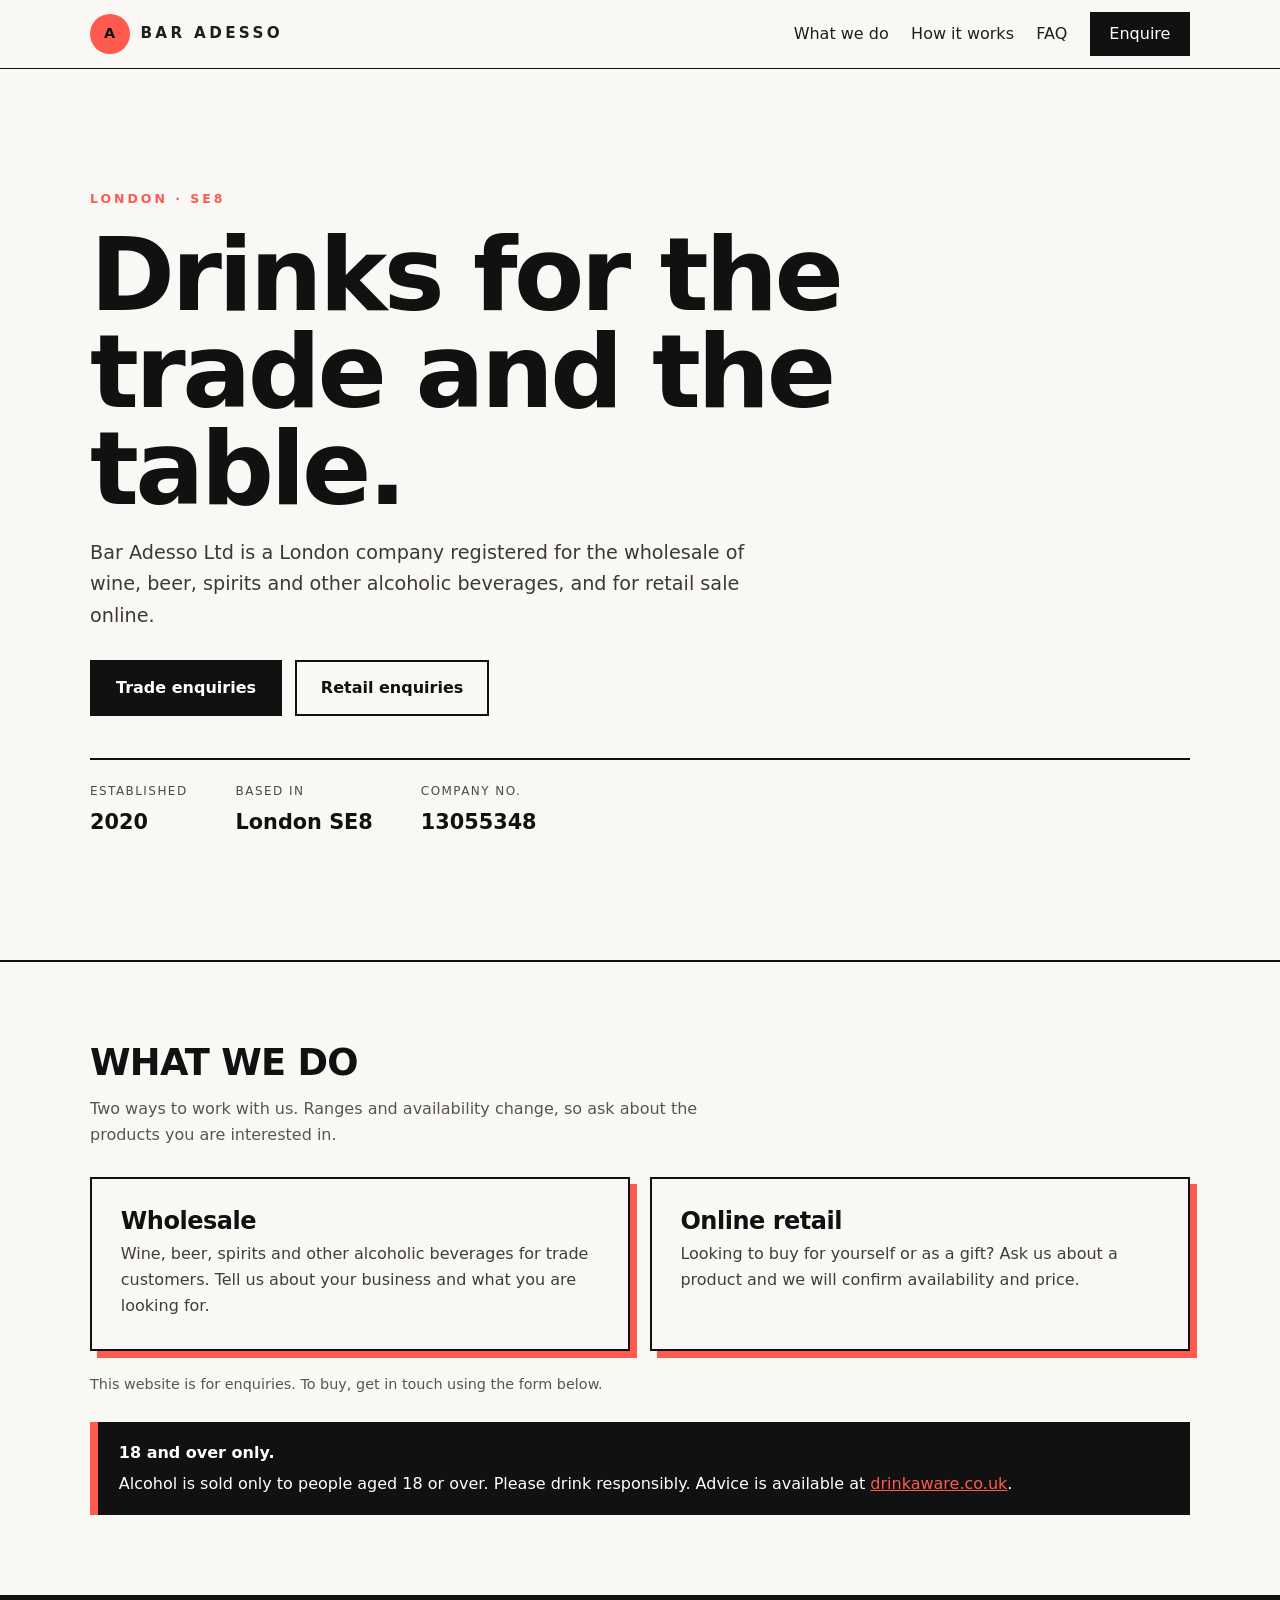
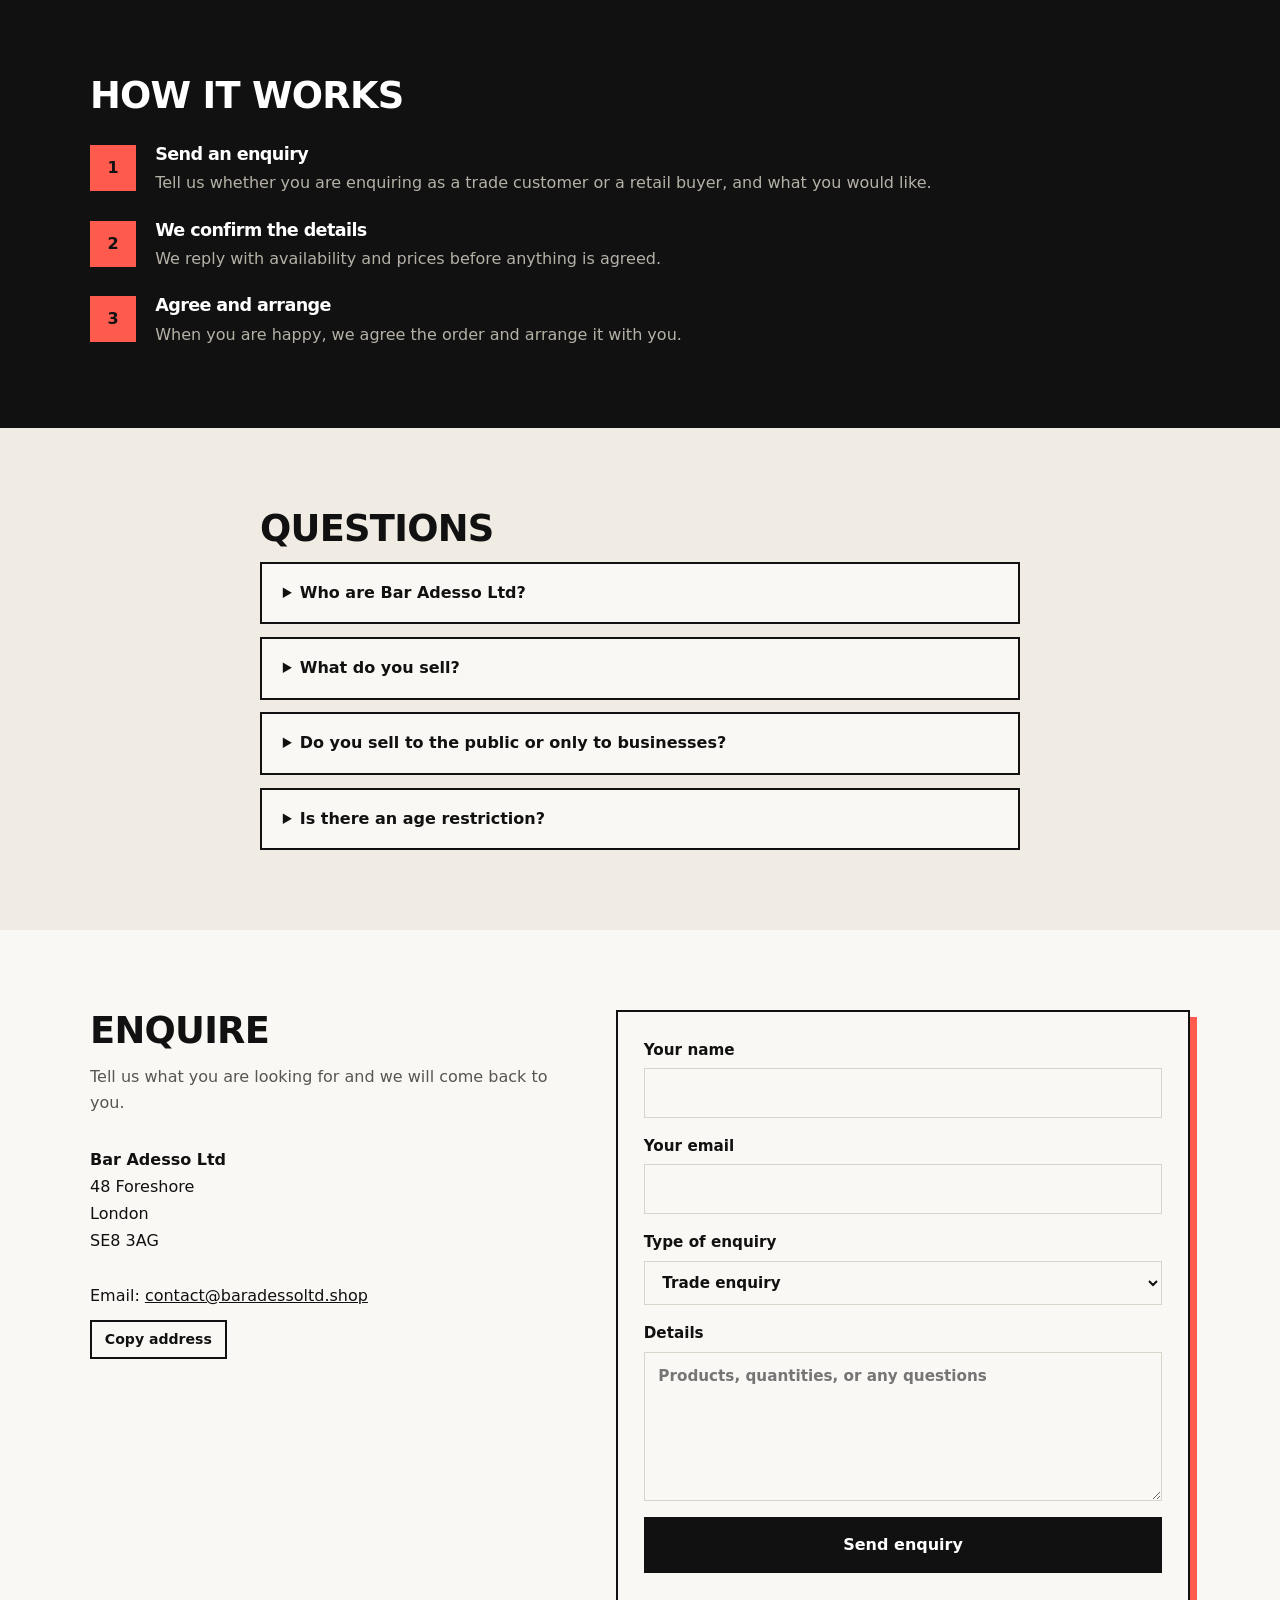
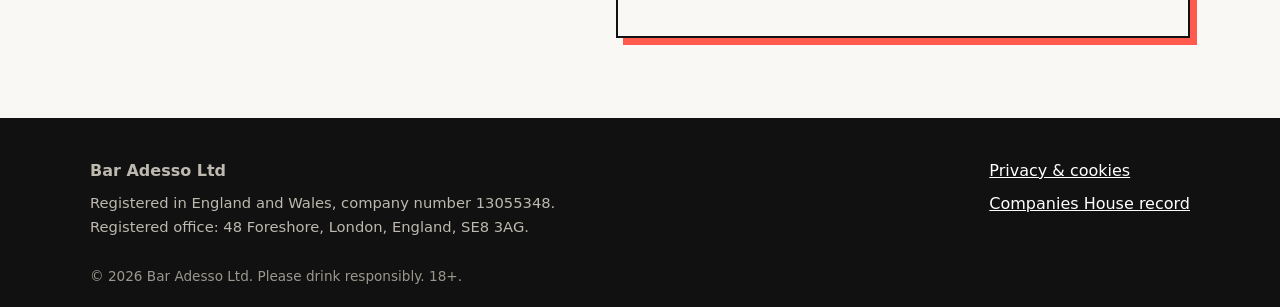
==== index.html @ 18a2ad9d "Add website Co-Authored-By: Claude Sonnet 5.5 <noreply@anthropic.com>" ====
<!doctype html>
<html lang="en-GB">
<head>
  <meta charset="utf-8">
  <meta name="viewport" content="width=device-width, initial-scale=1">
  <title>Bar Adesso Ltd | Wine, Beer &amp; Spirits, London</title>
  <meta name="description" content="Bar Adesso Ltd is a London company registered for the wholesale of wine, beer, spirits and other alcoholic beverages, and for retail sale online. Trade and retail enquiries welcome.">
  <link rel="canonical" href="https://baradessoltd.shop/">
  <meta property="og:title" content="Bar Adesso Ltd">
  <meta property="og:description" content="Wine, beer and spirits, wholesale and retail, from London.">
  <meta property="og:type" content="website">
  <meta property="og:url" content="https://baradessoltd.shop/">
  <meta name="theme-color" content="#111111">
  <link rel="icon" href="data:image/svg+xml,%3Csvg xmlns='http://www.w3.org/2000/svg' viewBox='0 0 64 64'%3E%3Ccircle cx='32' cy='32' r='32' fill='%23ff5a4e'/%3E%3Ctext x='32' y='43' font-family='Arial' font-weight='900' font-size='32' text-anchor='middle' fill='%23111'%3EA%3C/text%3E%3C/svg%3E">
  <link rel="stylesheet" href="css/styles.css">
</head>
<body>
  <a class="skip" href="#main">Skip to content</a>

  <header class="site-header">
    <div class="wrap bar">
      <a class="brand" href="#top" aria-label="Bar Adesso Ltd, home"><span class="brand-mark">A</span><span class="brand-text">BAR ADESSO</span></a>
      <button class="menu-btn" aria-expanded="false" aria-controls="nav" aria-label="Menu"><span></span><span></span><span></span></button>
      <nav id="nav" class="nav" aria-label="Main">
        <a href="#what">What we do</a>
        <a href="#how">How it works</a>
        <a href="#faq">FAQ</a>
        <a href="#contact" class="btn btn-small">Enquire</a>
      </nav>
    </div>
  </header>

  <main id="main">
    <section class="hero" id="top">
      <div class="wrap">
        <p class="eyebrow">London &middot; SE8</p>
        <h1>Drinks for the trade and the table.</h1>
        <p class="lead">Bar Adesso Ltd is a London company registered for the wholesale of wine, beer, spirits and other alcoholic beverages, and for retail sale online.</p>
        <div class="cta-row">
          <a class="btn" href="#contact">Trade enquiries</a>
          <a class="btn btn-ghost" href="#contact">Retail enquiries</a>
        </div>
        <dl class="facts">
          <div><dt>Established</dt><dd>2020</dd></div>
          <div><dt>Based in</dt><dd>London SE8</dd></div>
          <div><dt>Company no.</dt><dd>13055348</dd></div>
        </dl>
      </div>
    </section>

    <section class="section" id="what">
      <div class="wrap">
        <h2>What we do</h2>
        <p class="section-intro">Two ways to work with us. Ranges and availability change, so ask about the products you are interested in.</p>
        <div class="cards">
          <article class="card"><h3>Wholesale</h3><p>Wine, beer, spirits and other alcoholic beverages for trade customers. Tell us about your business and what you are looking for.</p></article>
          <article class="card"><h3>Online retail</h3><p>Looking to buy for yourself or as a gift? Ask us about a product and we will confirm availability and price.</p></article>
        </div>
        <p class="note">This website is for enquiries. To buy, get in touch using the form below.</p>
        <div class="callout" role="note" style="margin-top:1.6rem">
          <strong>18 and over only.</strong>
          <p>Alcohol is sold only to people aged 18 or over. Please drink responsibly. Advice is available at <a href="https://www.drinkaware.co.uk" rel="noopener" target="_blank">drinkaware.co.uk</a>.</p>
        </div>
      </div>
    </section>

    <section class="section dark" id="how">
      <div class="wrap">
        <h2>How it works</h2>
        <ol class="steps">
          <li><span class="num">1</span><div><h3>Send an enquiry</h3><p>Tell us whether you are enquiring as a trade customer or a retail buyer, and what you would like.</p></div></li>
          <li><span class="num">2</span><div><h3>We confirm the details</h3><p>We reply with availability and prices before anything is agreed.</p></div></li>
          <li><span class="num">3</span><div><h3>Agree and arrange</h3><p>When you are happy, we agree the order and arrange it with you.</p></div></li>
        </ol>
      </div>
    </section>

    <section class="section alt" id="faq">
      <div class="wrap narrow">
        <h2>Questions</h2>
        <details><summary>Who are Bar Adesso Ltd?</summary><p>A private limited company registered in England and Wales (company number 13055348), incorporated on 1 December 2020, with its registered office in London SE8.</p></details>
        <details><summary>What do you sell?</summary><p>Our registered activities are the wholesale of wine, beer, spirits and other alcoholic beverages, and retail sale via the internet. Ask us about the products you have in mind.</p></details>
        <details><summary>Do you sell to the public or only to businesses?</summary><p>Tell us in your enquiry whether you are a trade customer or a retail buyer, and we will let you know how we can help.</p></details>
        <details><summary>Is there an age restriction?</summary><p>Yes. Alcohol is sold only to people aged 18 or over.</p></details>
      </div>
    </section>

    <section class="section" id="contact">
      <div class="wrap contact-grid">
        <div>
          <h2>Enquire</h2>
          <p class="section-intro">Tell us what you are looking for and we will come back to you.</p>
          <address>
            <strong>Bar Adesso Ltd</strong><br>
            48 Foreshore<br>London<br>SE8 3AG<br><br>
            Email: <a href="mailto:contact@baradessoltd.shop">contact@baradessoltd.shop</a>
            <button type="button" class="copy-btn" id="copy-email">Copy address</button>
          </address>
        </div>
        <form id="enquiry" class="form" novalidate>
          <label>Your name<input name="name" type="text" autocomplete="name" required></label>
          <label>Your email<input name="email" type="email" autocomplete="email" required></label>
          <label>Type of enquiry
            <select name="topic">
              <option>Trade enquiry</option>
              <option>Retail enquiry</option>
              <option>Something else</option>
            </select>
          </label>
          <label>Details<textarea name="message" rows="5" required placeholder="Products, quantities, or any questions"></textarea></label>
          <button class="btn" type="submit">Send enquiry</button>
          <p class="form-status" role="status" aria-live="polite"></p>
        </form>
      </div>
    </section>
  </main>

  <footer class="site-footer">
    <div class="wrap foot-grid">
      <div>
        <strong>Bar Adesso Ltd</strong>
        <p>Registered in England and Wales, company number 13055348.<br>Registered office: 48 Foreshore, London, England, SE8 3AG.</p>
      </div>
      <div class="foot-links">
        <a href="privacy.html">Privacy &amp; cookies</a>
        <a href="https://find-and-update.company-information.service.gov.uk/company/13055348" rel="noopener" target="_blank">Companies House record</a>
      </div>
    </div>
    <div class="wrap copy">&copy; <span id="year">2026</span> Bar Adesso Ltd. Please drink responsibly. 18+.</div>
  </footer>

  <script src="js/main.js"></script>
</body>
</html>
---- css/styles.css ----
/* ---- shared structure (themed per site below) ---- */
:root{
  --bg:#fff; --bg-alt:#f3f4f6; --ink:#1b1f23; --muted:#5b636b; --line:#e2e4e8; --card:#fff;
  --primary:#0b6bcb; --primary-d:#0853a3; --on-primary:#fff; --accent:#ffb000;
  --header-bg:rgba(255,255,255,.96); --header-ink:#1b1f23; --header-line:#e2e4e8;
  --hero-bg:#0b2540; --hero-ink:#fff; --hero-muted:#c9d6e6;
  --dark-bg:#0b2540; --dark-ink:#dbe5f0; --dark-muted:#b6c6da;
  --footer-bg:#0b2540; --footer-ink:#c9d6e6;
  --radius:8px;
  --font-body:system-ui,-apple-system,"Segoe UI",Roboto,Arial,sans-serif; --font-head:var(--font-body);
  --head-weight:800; --head-transform:none; --head-style:normal; --head-track:-.01em;
}
*{box-sizing:border-box}
html{scroll-behavior:smooth;scroll-padding-top:76px}
body{margin:0;font-family:var(--font-body);color:var(--ink);background:var(--bg);line-height:1.65;-webkit-font-smoothing:antialiased}
a{color:var(--primary)}
h1,h2,h3{font-family:var(--font-head);margin:0;line-height:1.12;letter-spacing:var(--head-track)}
h1,h2{font-weight:var(--head-weight);text-transform:var(--head-transform);font-style:var(--head-style)}
h3{font-size:1.1rem;margin-bottom:.35rem}
.wrap{width:min(1100px,100% - 32px);margin-inline:auto}
.narrow{width:min(760px,100% - 32px)}
.skip{position:absolute;left:-999px;top:0;background:var(--primary);color:var(--on-primary);padding:.6rem 1rem;z-index:100}
.skip:focus{left:8px;top:8px}

.site-header{position:sticky;top:0;z-index:50;background:var(--header-bg);backdrop-filter:blur(8px);border-bottom:1px solid var(--header-line);color:var(--header-ink)}
.bar{display:flex;align-items:center;justify-content:space-between;min-height:68px;gap:1rem}
.brand{display:flex;align-items:center;gap:.65rem;text-decoration:none;color:var(--header-ink);font-weight:800}
.brand-mark{display:grid;place-items:center;min-width:40px;height:40px;padding:0 .55rem;background:var(--primary);color:var(--on-primary);border-radius:var(--radius);font-size:.9rem;letter-spacing:.05em}
.brand-text small{font-weight:500;opacity:.7}
.nav{display:flex;align-items:center;gap:1.4rem}
.nav a{text-decoration:none;color:var(--header-ink);font-weight:500}
.nav a:hover{color:var(--primary)}
.menu-btn{display:none;background:none;border:0;padding:.5rem;cursor:pointer}
.menu-btn span{display:block;width:24px;height:2px;background:var(--header-ink);margin:5px 0}

.btn{display:inline-block;background:var(--primary);color:var(--on-primary) !important;padding:.8rem 1.5rem;border-radius:var(--radius);font:inherit;font-weight:700;text-decoration:none;border:2px solid var(--primary);cursor:pointer;transition:background .15s,transform .15s}
.btn:hover{background:var(--primary-d);border-color:var(--primary-d);transform:translateY(-1px)}
.btn-small{padding:.45rem 1.1rem}
.btn-ghost{background:transparent;color:var(--hero-ink) !important;border-color:var(--hero-ink)}
.btn-ghost:hover{background:var(--hero-ink);border-color:var(--hero-ink);color:var(--hero-bg) !important}

.hero{background:var(--hero-bg);color:var(--hero-ink);padding:clamp(3.2rem,8vw,6rem) 0;position:relative;overflow:hidden}
.hero .wrap{position:relative;z-index:1}
.hero-grid{display:grid;grid-template-columns:1.4fr 1fr;gap:3rem;align-items:center}
.hero-solo{grid-template-columns:1fr}
.eyebrow{text-transform:uppercase;letter-spacing:.16em;font-size:.78rem;font-weight:700;color:var(--accent);margin:0 0 1rem}
h1{font-size:clamp(2.2rem,5.6vw,4rem)}
.lead{font-size:1.15rem;color:var(--hero-muted);max-width:58ch;margin:1.2rem 0 0}
.cta-row{display:flex;flex-wrap:wrap;gap:.8rem;margin-top:1.8rem}
.facts{display:flex;flex-wrap:wrap;gap:1.2rem 3rem;margin:2.6rem 0 0;padding-top:1.4rem;border-top:1px solid rgba(128,128,128,.35)}
.facts dt{font-size:.75rem;letter-spacing:.12em;text-transform:uppercase;opacity:.75}
.facts dd{margin:.2rem 0 0;font-size:1.3rem;font-weight:700}
.badges{list-style:none;margin:0;padding:1.3rem;display:grid;gap:1rem;background:rgba(255,255,255,.08);border:1px solid rgba(255,255,255,.18);border-radius:var(--radius)}
.badges li{display:flex;flex-direction:column;border-left:4px solid var(--accent);padding-left:.9rem}
.badges strong{font-size:1.3rem}
.badges span{font-size:.88rem;opacity:.8}

.section{padding:clamp(3rem,7vw,5rem) 0}
.section.alt{background:var(--bg-alt)}
.section.dark{background:var(--dark-bg);color:var(--dark-ink)}
.section.dark h2,.section.dark h3{color:#fff}
h2{font-size:clamp(1.65rem,3.5vw,2.3rem);margin-bottom:.6rem}
.section-intro{color:var(--muted);max-width:62ch;margin:.8rem 0 1.8rem}
.dark .section-intro{color:var(--dark-muted)}
.cards{display:grid;grid-template-columns:repeat(auto-fit,minmax(min(260px,100%),1fr));gap:1.2rem}
.card{background:var(--card);border:1px solid var(--line);border-radius:var(--radius);padding:1.5rem}
.card p{margin:0;color:var(--muted)}
.note{color:var(--muted);font-size:.9rem;margin-top:1.4rem}
.callout{background:var(--bg-alt);border-left:5px solid var(--accent);padding:1.1rem 1.3rem;border-radius:var(--radius)}
.callout p{margin:.3rem 0 0}
.split{display:grid;grid-template-columns:1fr 1.3fr;gap:3rem;align-items:start}

.steps{list-style:none;margin:1.8rem 0 0;padding:0;display:grid;gap:1.5rem}
.steps li{display:flex;gap:1.2rem;align-items:flex-start}
.steps p{margin:0;color:var(--muted)}
.dark .steps p{color:var(--dark-muted)}
.num{flex:none;display:grid;place-items:center;width:46px;height:46px;border-radius:var(--radius);background:var(--primary);color:var(--on-primary);font-weight:800}
.trio{display:grid;grid-template-columns:repeat(auto-fit,minmax(min(240px,100%),1fr));gap:2rem;margin-top:1.6rem}
.trio p{margin:0;color:var(--muted)}

details{background:var(--card);border:1px solid var(--line);border-radius:var(--radius);padding:1rem 1.3rem;margin-top:.8rem}
summary{cursor:pointer;font-weight:700}
details p{margin:.7rem 0 0;color:var(--muted)}

.contact-grid{display:grid;grid-template-columns:1fr 1.2fr;gap:3rem}
address{font-style:normal;line-height:1.7;overflow-wrap:anywhere}
.copy-btn{display:block;margin-top:.7rem;background:none;border:2px solid var(--ink);color:var(--ink);border-radius:var(--radius);padding:.35rem .8rem;font:inherit;font-size:.88rem;font-weight:600;cursor:pointer}
.copy-btn:hover{background:var(--ink);color:var(--bg)}
.form{display:grid;gap:1rem;background:var(--card);padding:1.6rem;border:1px solid var(--line);border-radius:var(--radius);box-shadow:0 8px 28px rgba(0,0,0,.07)}
.form label{display:grid;gap:.35rem;font-weight:600;font-size:.95rem}
.form input,.form textarea,.form select{font:inherit;padding:.7rem .85rem;border:1.5px solid var(--line);border-radius:calc(var(--radius) - 2px);background:var(--bg);color:var(--ink)}
.form input:focus,.form textarea:focus,.form select:focus{outline:2px solid var(--primary);border-color:var(--primary)}
.form .invalid{border-color:#b3261e}
.form-status{margin:0;min-height:1.4em;font-size:.95rem}

.site-footer{background:var(--footer-bg);color:var(--footer-ink);padding:2.5rem 0 1.2rem}
.site-footer a{color:#fff}
.foot-grid{display:flex;justify-content:space-between;gap:2rem;flex-wrap:wrap}
.foot-grid p{margin:.4rem 0 0;font-size:.92rem;max-width:50ch}
.foot-links{display:flex;flex-direction:column;gap:.4rem}
.copy{margin-top:1.6rem;font-size:.85rem;opacity:.8}

.legal{padding:3rem 0 4rem}
.legal h1{font-size:2rem;text-transform:none;font-style:normal}
.legal h2{font-size:1.2rem;margin-top:2rem;text-transform:none;font-style:normal}
.legal h2::after{display:none}

@media (prefers-reduced-motion:reduce){*{scroll-behavior:auto !important;transition:none !important}}
@media (max-width:820px){
  .hero-grid,.contact-grid,.split{grid-template-columns:1fr;gap:1.6rem}
  .menu-btn{display:block}
  .nav{position:absolute;top:68px;left:0;right:0;flex-direction:column;align-items:stretch;gap:0;background:var(--bg);border-bottom:1px solid var(--line);display:none;padding:.5rem 16px 1rem}
  .nav.open{display:flex}
  .nav a{padding:.8rem 0;border-bottom:1px solid var(--line)}
  .nav .btn{text-align:center;margin-top:.8rem}
}

/* ---- site theme ---- */
/* Bar Adesso: minimal, monochrome with coral */
:root{
  --bg:#faf8f4; --bg-alt:#f0ece4; --ink:#111; --muted:#57564f; --line:#d9d4c9; --card:#faf8f4;
  --primary:#111; --primary-d:#000; --on-primary:#fff; --accent:#ff5a4e;
  --header-bg:rgba(250,248,244,.97); --header-line:#111;
  --hero-bg:#faf8f4; --hero-ink:#111; --hero-muted:#4a4945;
  --dark-bg:#111; --dark-ink:#e8e5de; --dark-muted:#b5b1a7;
  --footer-bg:#111; --footer-ink:#bdb9af;
  --radius:0; --head-weight:900; --head-track:-.035em;
}
.brand-text{letter-spacing:.22em;font-size:.95rem}
.brand-mark{background:var(--accent);color:#111;border-radius:50%;width:40px;padding:0}
.hero{border-bottom:2px solid #111;padding:clamp(3.5rem,10vw,7.5rem) 0}
h1{font-size:clamp(2.8rem,9vw,6.4rem);line-height:.95;max-width:11ch}
.eyebrow{color:var(--accent);letter-spacing:.24em}
.lead{color:#3a3935;font-size:1.2rem}
.btn:hover{background:var(--accent);border-color:var(--accent);color:#111 !important}
.facts{border-top:2px solid #111}
.facts dd{font-weight:900}
.card{border:2px solid #111;box-shadow:7px 7px 0 var(--accent);padding:1.8rem}
.card h3{font-size:1.5rem;font-weight:900;letter-spacing:-.02em}
.card p{color:#3f3e39}
.callout{background:#111;color:#fff;border-left:8px solid var(--accent)}
.callout a{color:var(--accent)}
.callout h3{color:#fff}
.section.dark .num{background:var(--accent);color:#111}
h2{text-transform:uppercase;letter-spacing:-.02em}
.form{border:2px solid #111;box-shadow:7px 7px 0 var(--accent)}
details{border:2px solid #111}
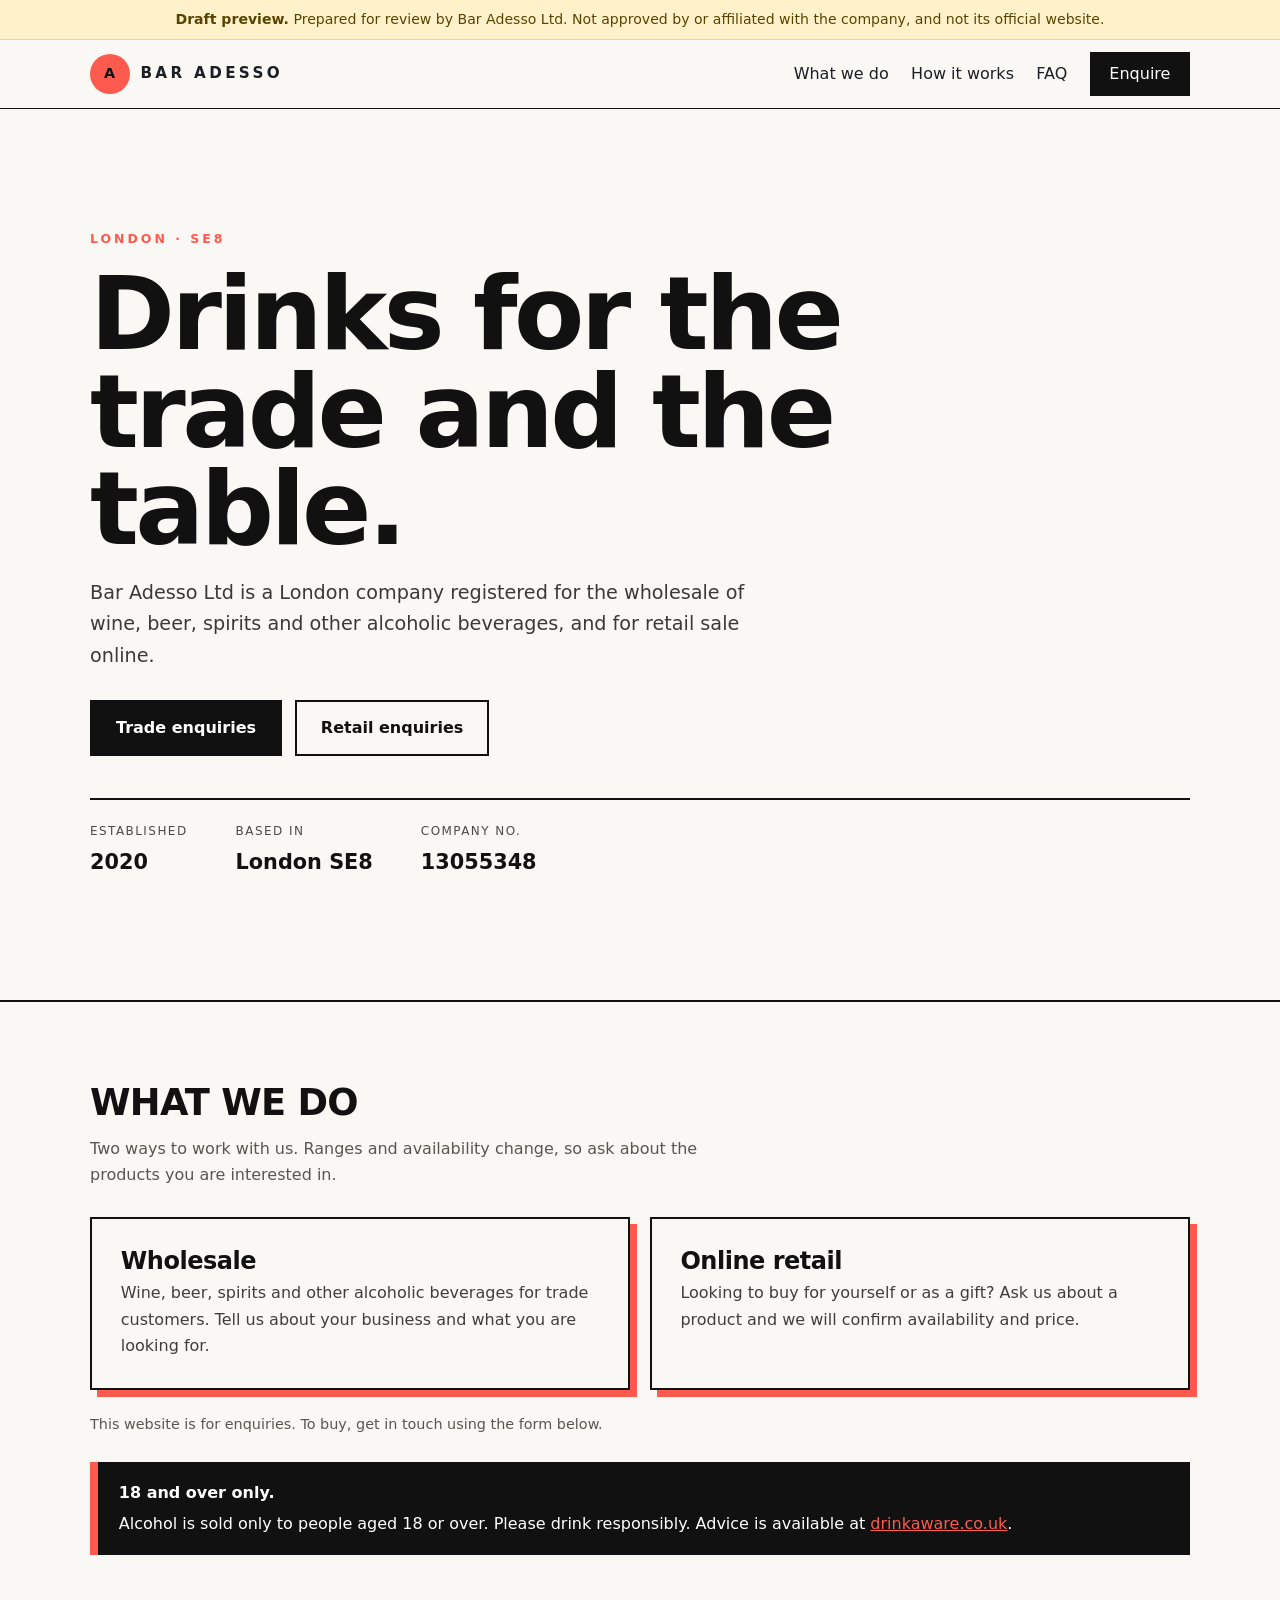
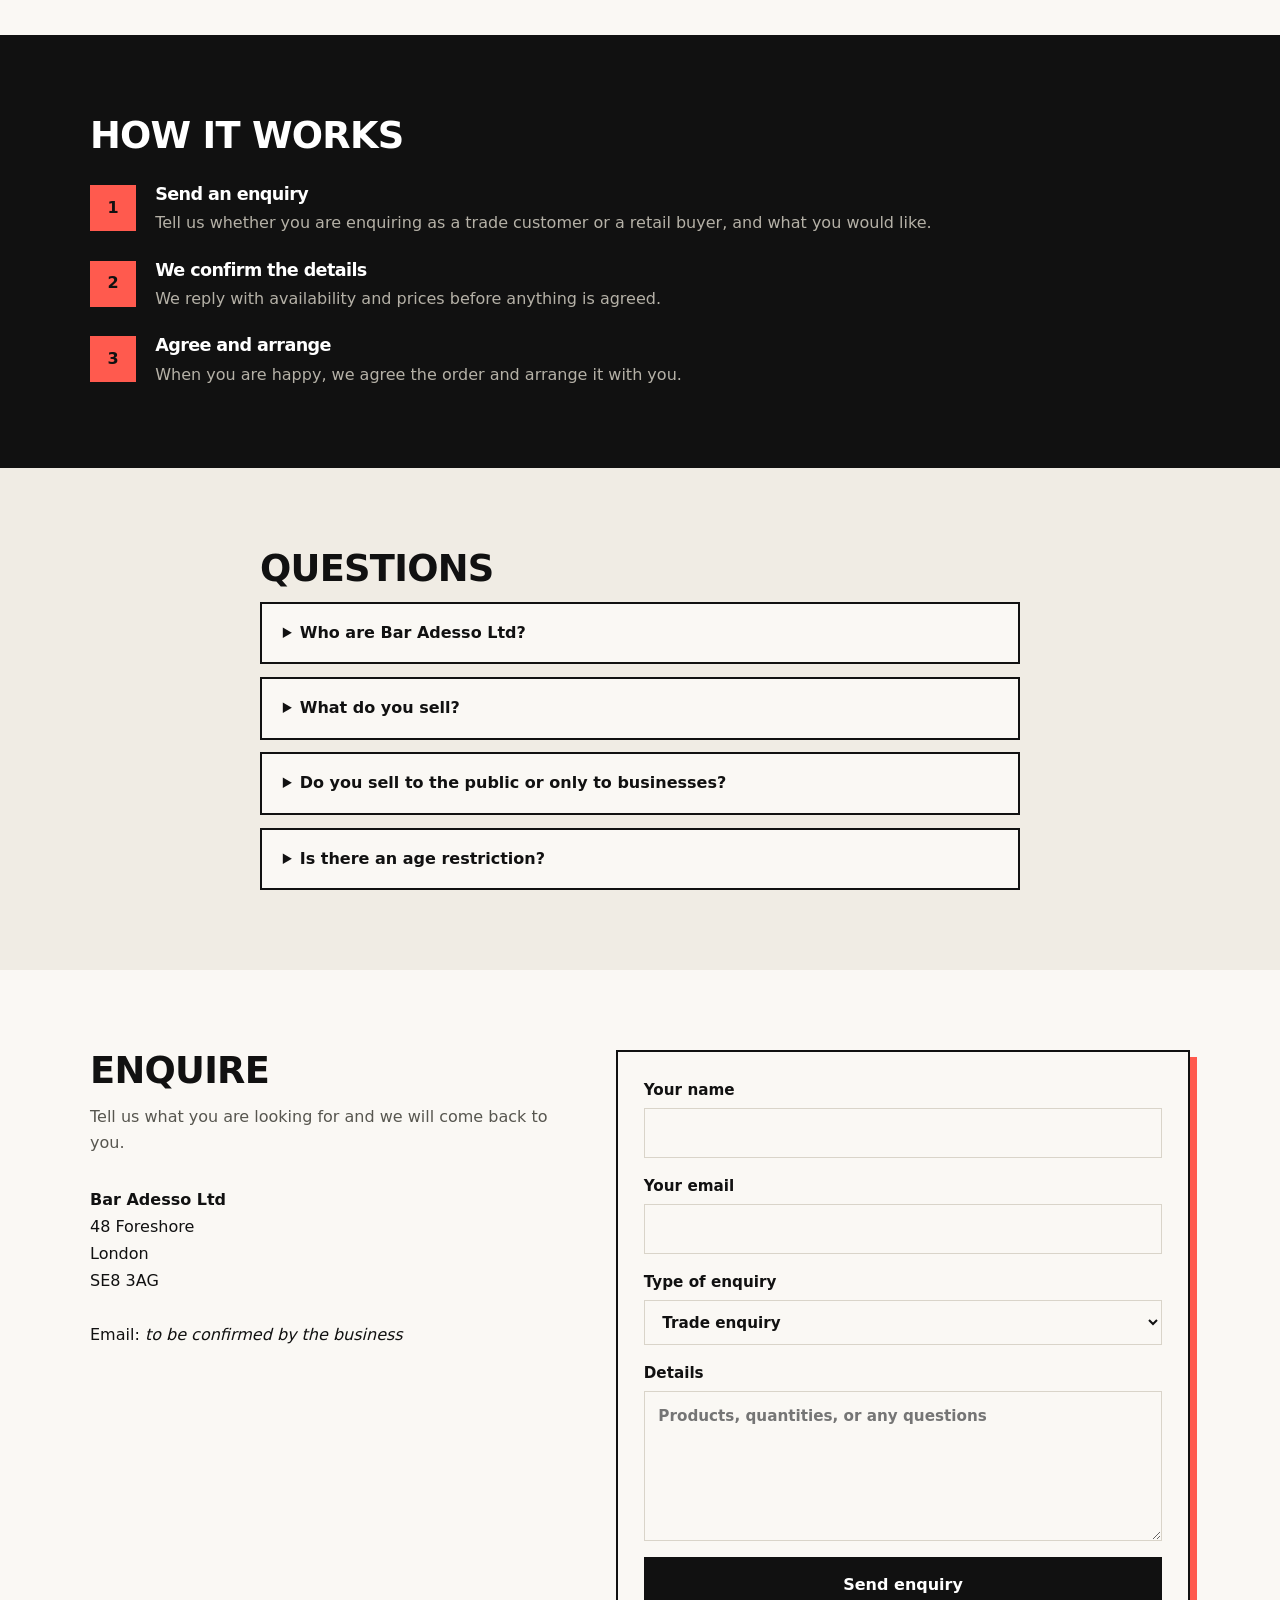
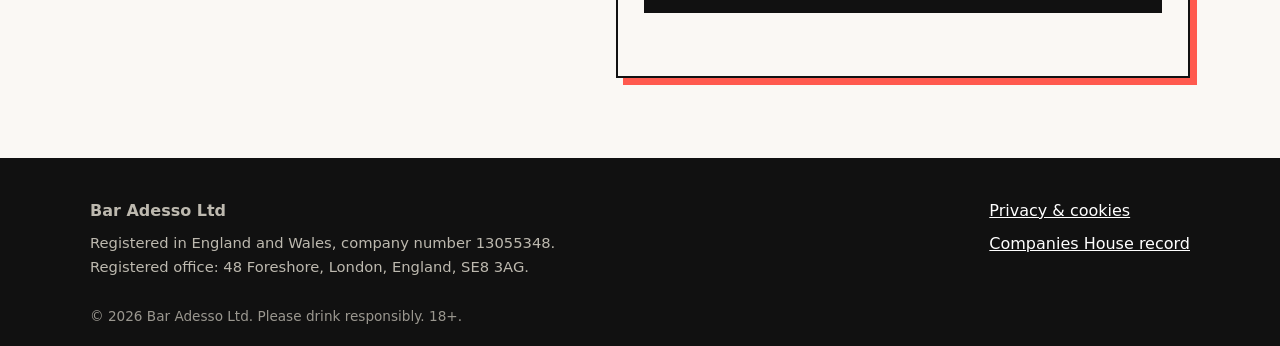
==== commit 962aef8f: "Mark site as an unapproved draft preview Adds a visible draft notice, noindex, placeholder contact d" ====
--- a/index.html
+++ b/index.html
@@ -1,20 +1,20 @@
 <!doctype html>
-<html lang="en-GB">
+<html lang="en-GB" data-draft>
 <head>
   <meta charset="utf-8">
   <meta name="viewport" content="width=device-width, initial-scale=1">
-  <title>Bar Adesso Ltd | Wine, Beer &amp; Spirits, London</title>
+  <meta name="robots" content="noindex, nofollow">
+  <title>Bar Adesso Ltd | Wine, Beer &amp; Spirits, London (Draft preview)</title>
   <meta name="description" content="Bar Adesso Ltd is a London company registered for the wholesale of wine, beer, spirits and other alcoholic beverages, and for retail sale online. Trade and retail enquiries welcome.">
-  <link rel="canonical" href="https://baradessoltd.shop/">
   <meta property="og:title" content="Bar Adesso Ltd">
   <meta property="og:description" content="Wine, beer and spirits, wholesale and retail, from London.">
   <meta property="og:type" content="website">
-  <meta property="og:url" content="https://baradessoltd.shop/">
   <meta name="theme-color" content="#111111">
   <link rel="icon" href="data:image/svg+xml,%3Csvg xmlns='http://www.w3.org/2000/svg' viewBox='0 0 64 64'%3E%3Ccircle cx='32' cy='32' r='32' fill='%23ff5a4e'/%3E%3Ctext x='32' y='43' font-family='Arial' font-weight='900' font-size='32' text-anchor='middle' fill='%23111'%3EA%3C/text%3E%3C/svg%3E">
   <link rel="stylesheet" href="css/styles.css">
 </head>
 <body>
+  <div class="draft-bar" role="note"><strong>Draft preview.</strong> Prepared for review by Bar Adesso Ltd. Not approved by or affiliated with the company, and not its official website.</div>
   <a class="skip" href="#main">Skip to content</a>
 
   <header class="site-header">
@@ -93,8 +93,7 @@
           <address>
             <strong>Bar Adesso Ltd</strong><br>
             48 Foreshore<br>London<br>SE8 3AG<br><br>
-            Email: <a href="mailto:contact@baradessoltd.shop">contact@baradessoltd.shop</a>
-            <button type="button" class="copy-btn" id="copy-email">Copy address</button>
+            Email: <em>to be confirmed by the business</em>
           </address>
         </div>
         <form id="enquiry" class="form" novalidate>
--- a/css/styles.css
+++ b/css/styles.css
@@ -145,3 +145,6 @@
 h2{text-transform:uppercase;letter-spacing:-.02em}
 .form{border:2px solid #111;box-shadow:7px 7px 0 var(--accent)}
 details{border:2px solid #111}
+
+/* draft-preview notice */
+.draft-bar{background:#fff1c9;color:#5a4300;text-align:center;font-size:.88rem;padding:.6rem 1rem;border-bottom:1px solid #ecd58a;line-height:1.4}
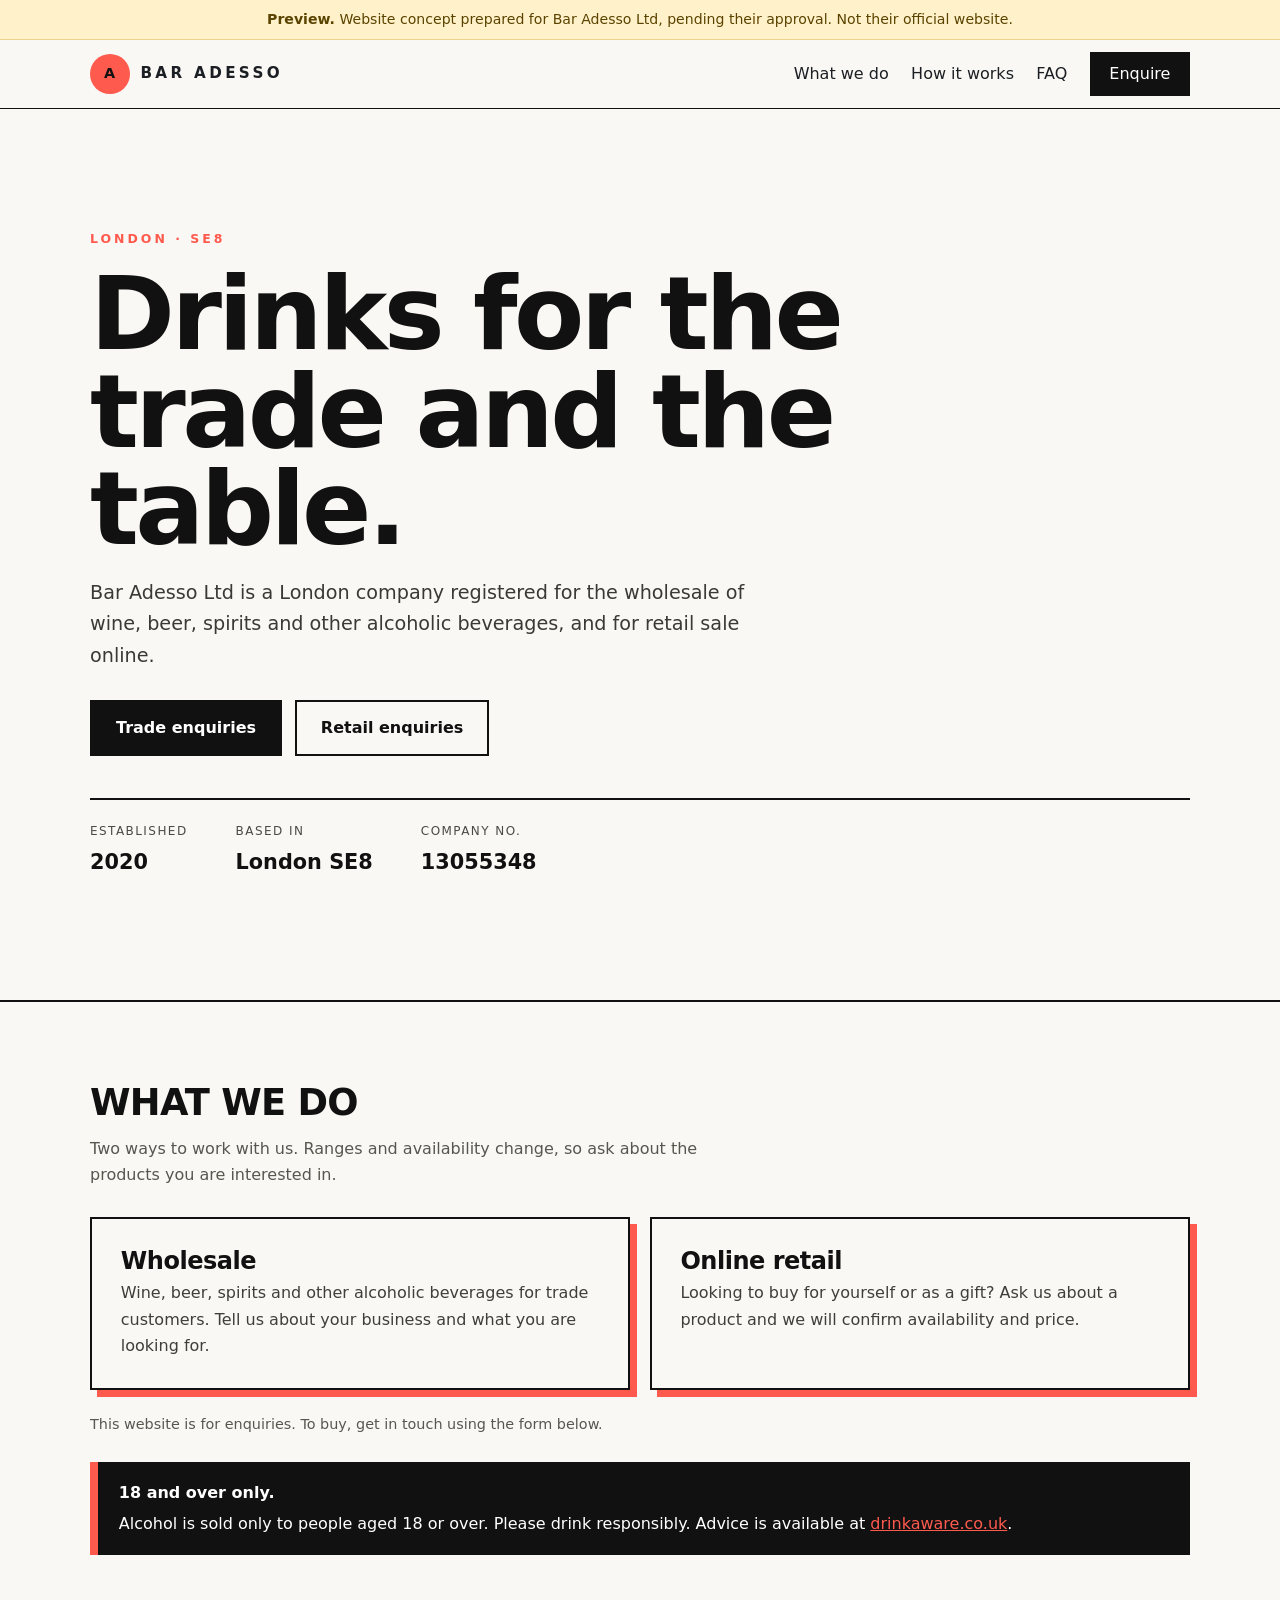
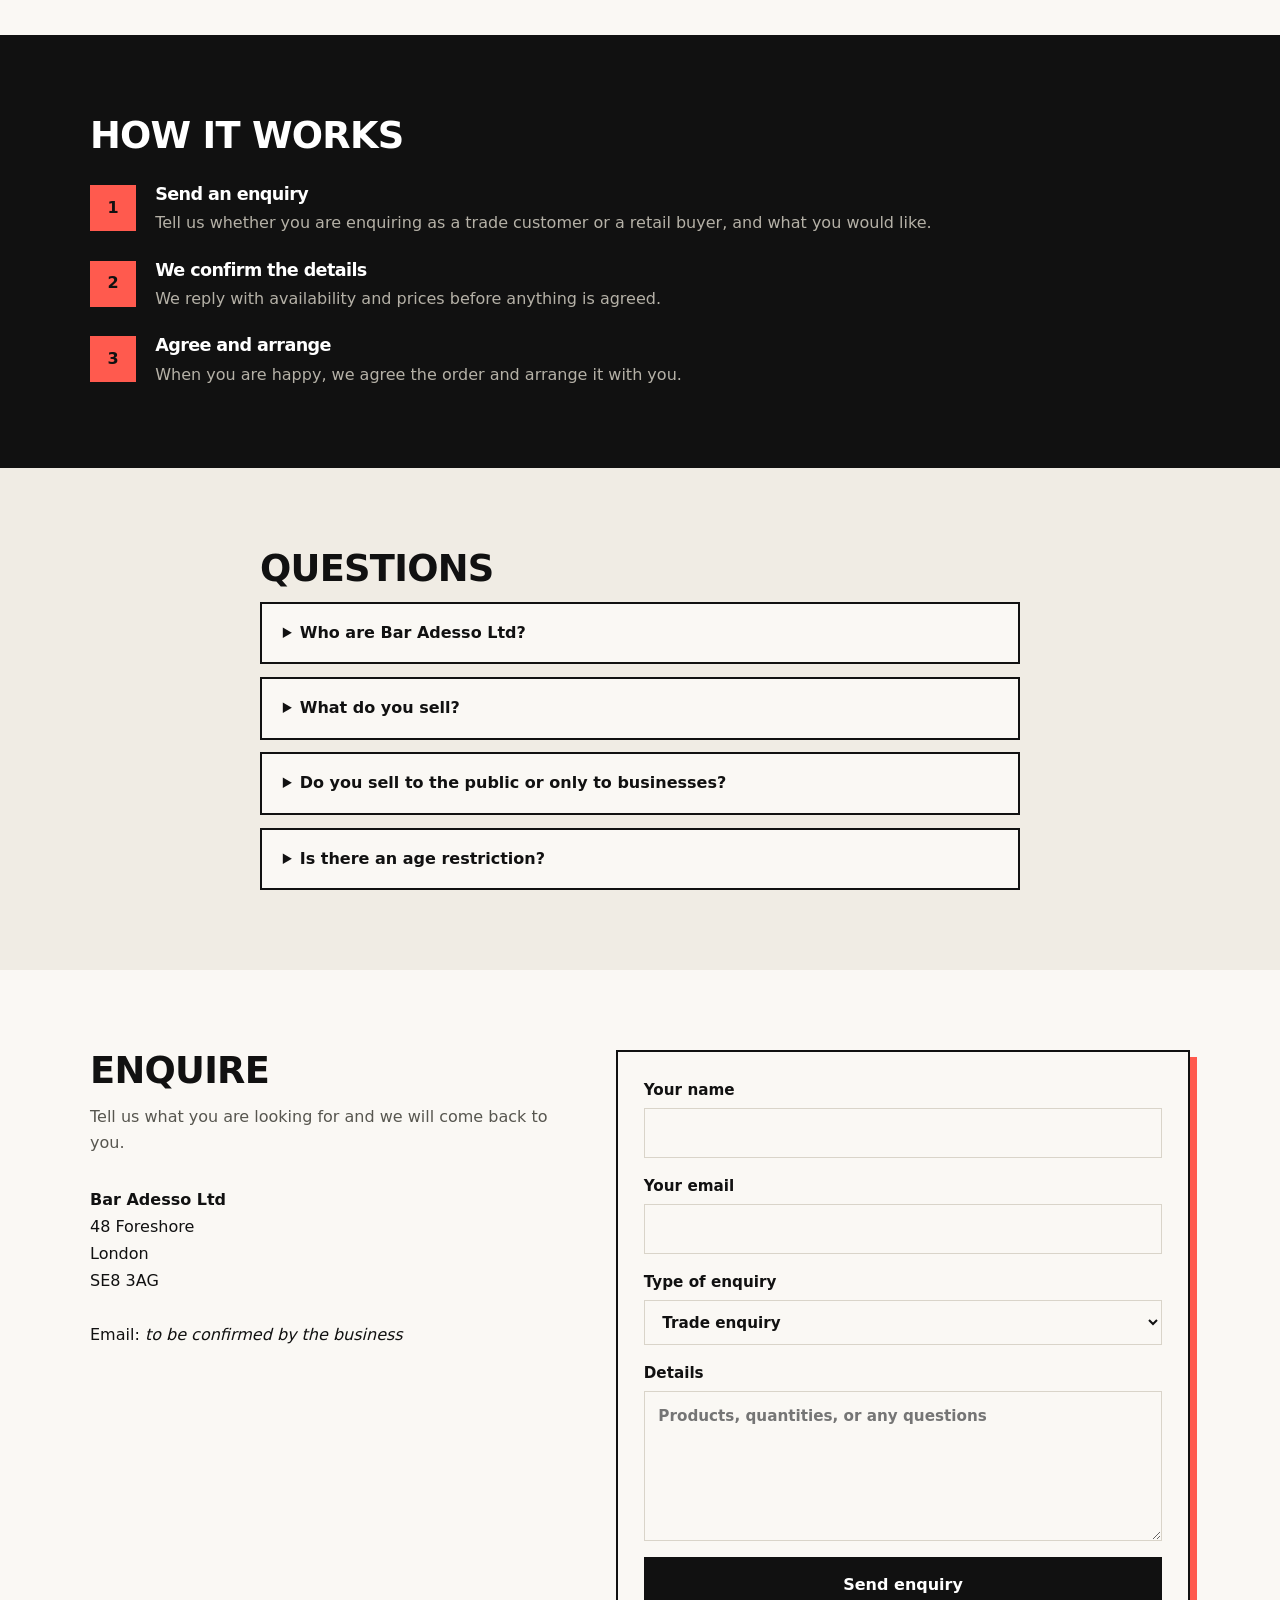
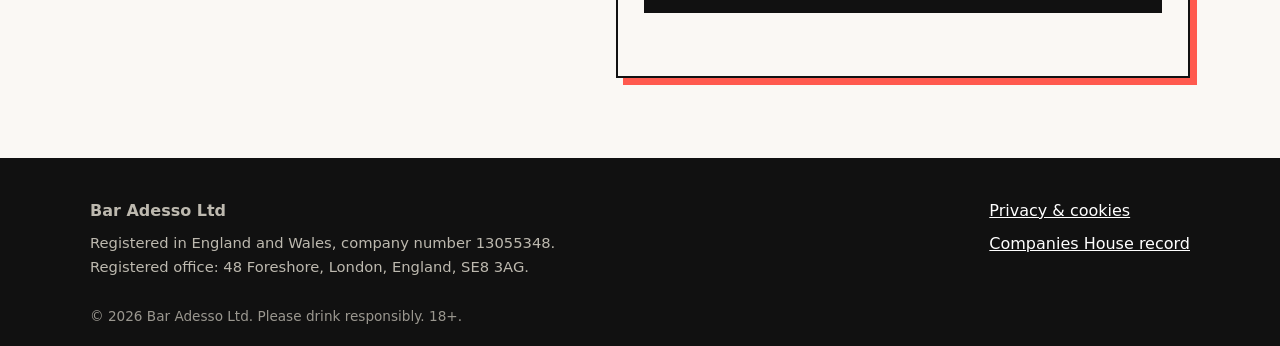
==== commit 02f38c3c: "Label site as a preview pending the company's approval Adds a preview notice, noindex, placeholder c" ====
--- a/index.html
+++ b/index.html
@@ -4,7 +4,7 @@
   <meta charset="utf-8">
   <meta name="viewport" content="width=device-width, initial-scale=1">
   <meta name="robots" content="noindex, nofollow">
-  <title>Bar Adesso Ltd | Wine, Beer &amp; Spirits, London (Draft preview)</title>
+  <title>Bar Adesso Ltd | Wine, Beer &amp; Spirits, London (Preview)</title>
   <meta name="description" content="Bar Adesso Ltd is a London company registered for the wholesale of wine, beer, spirits and other alcoholic beverages, and for retail sale online. Trade and retail enquiries welcome.">
   <meta property="og:title" content="Bar Adesso Ltd">
   <meta property="og:description" content="Wine, beer and spirits, wholesale and retail, from London.">
@@ -14,7 +14,7 @@
   <link rel="stylesheet" href="css/styles.css">
 </head>
 <body>
-  <div class="draft-bar" role="note"><strong>Draft preview.</strong> Prepared for review by Bar Adesso Ltd. Not approved by or affiliated with the company, and not its official website.</div>
+  <div class="draft-bar" role="note"><strong>Preview.</strong> Website concept prepared for Bar Adesso Ltd, pending their approval. Not their official website.</div>
   <a class="skip" href="#main">Skip to content</a>
 
   <header class="site-header">
